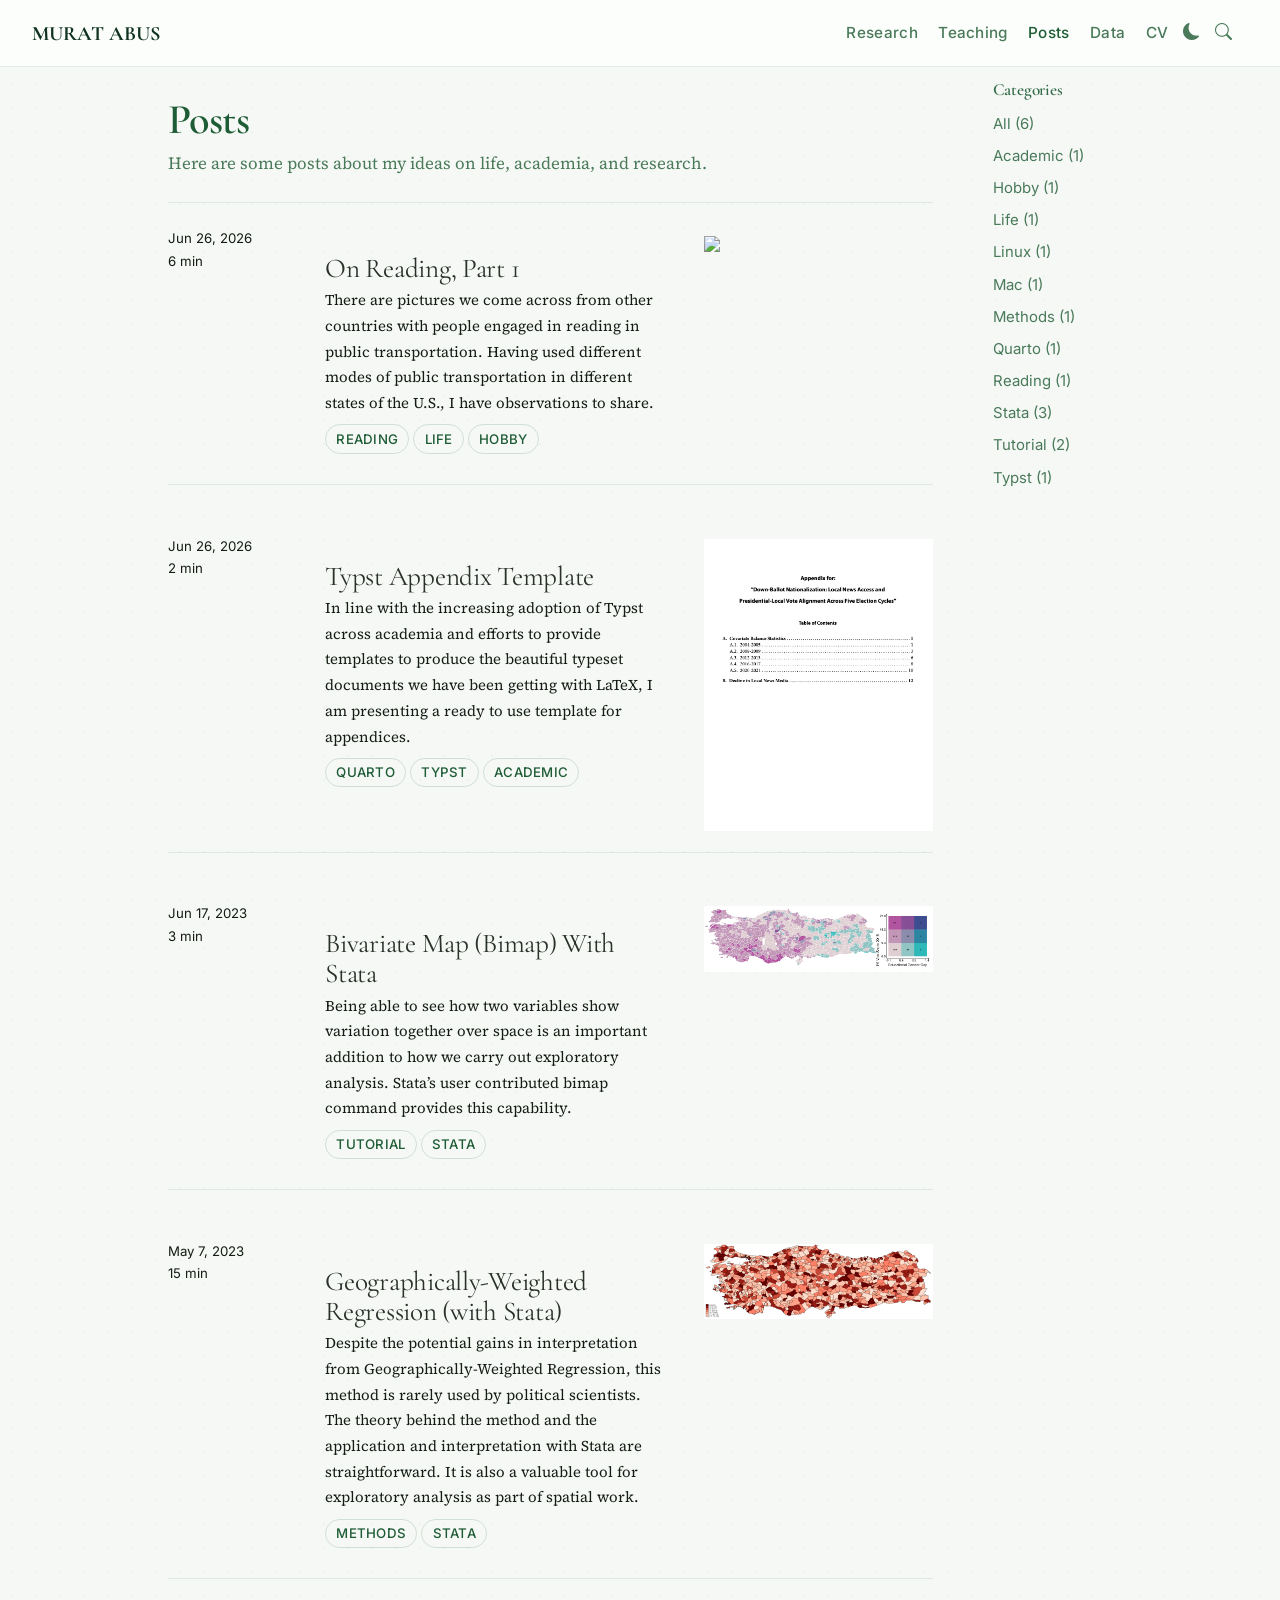
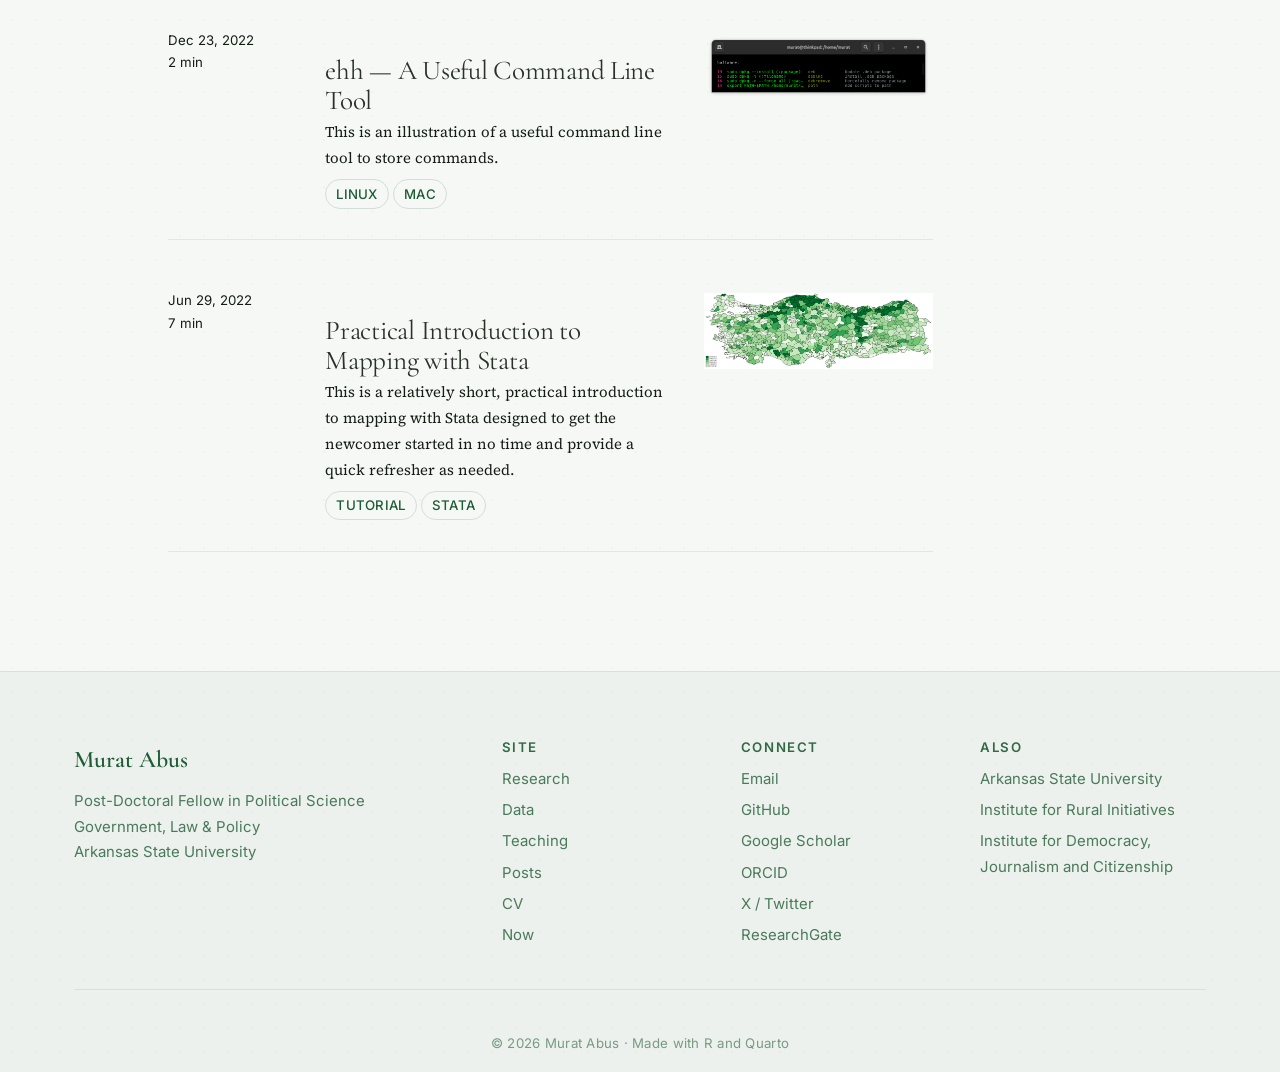
==== docs/posts/index.html @ faac6874 "Initial commit of Quarto website" ====
<!DOCTYPE html>
<html xmlns="http://www.w3.org/1999/xhtml" lang="en" xml:lang="en"><head>

<meta charset="utf-8">
<meta name="generator" content="quarto-1.9.37">

<meta name="viewport" content="width=device-width, initial-scale=1.0, user-scalable=yes">


<title>Posts – Murat Abus</title>
<style>
/* Default styles provided by pandoc.
** See https://pandoc.org/MANUAL.html#variables-for-html for config info.
*/
code{white-space: pre-wrap;}
span.smallcaps{font-variant: small-caps;}
div.columns{display: flex; gap: min(4vw, 1.5em);}
div.column{flex: auto; overflow-x: auto;}
div.hanging-indent{margin-left: 1.5em; text-indent: -1.5em;}
ul.task-list{list-style: none;}
ul.task-list li input[type="checkbox"] {
  width: 0.8em;
  margin: 0 0.8em 0.2em -1em; /* quarto-specific, see https://github.com/quarto-dev/quarto-cli/issues/4556 */ 
  vertical-align: middle;
}
</style>


<script src="../site_libs/quarto-nav/quarto-nav.js"></script>
<script src="../site_libs/clipboard/clipboard.min.js"></script>
<script src="../site_libs/quarto-search/autocomplete.umd.js"></script>
<script src="../site_libs/quarto-search/fuse.min.js"></script>
<script src="../site_libs/quarto-search/quarto-search.js"></script>
<meta name="quarto:offset" content="../">
<link href="../favicon.ico" rel="icon">
<script src="../site_libs/quarto-listing/list.min.js"></script>
<script src="../site_libs/quarto-listing/quarto-listing.js"></script>
<script src="../site_libs/quarto-html/quarto.js" type="module"></script>
<script src="../site_libs/quarto-html/tabsets/tabsets.js" type="module"></script>
<script src="../site_libs/quarto-html/popper.min.js"></script>
<script src="../site_libs/quarto-html/tippy.umd.min.js"></script>
<script src="../site_libs/quarto-html/anchor.min.js"></script>
<link href="../site_libs/quarto-html/tippy.css" rel="stylesheet">
<link href="../site_libs/quarto-html/quarto-syntax-highlighting-7f8f88aac4f3542376d5c11b86a4c14d.css" rel="stylesheet" class="quarto-color-scheme" id="quarto-text-highlighting-styles">
<link href="../site_libs/quarto-html/quarto-syntax-highlighting-dark-d0ae9245876894da5ac7e18953ecc5cc.css" rel="stylesheet" class="quarto-color-scheme quarto-color-alternate" id="quarto-text-highlighting-styles">
<link href="../site_libs/quarto-html/quarto-syntax-highlighting-7f8f88aac4f3542376d5c11b86a4c14d.css" rel="stylesheet" class="quarto-color-scheme-extra" id="quarto-text-highlighting-styles">
<script src="../site_libs/bootstrap/bootstrap.min.js"></script>
<link href="../site_libs/bootstrap/bootstrap-icons.css" rel="stylesheet">
<link href="../site_libs/bootstrap/bootstrap-bf56ccfbb1052dca5fbc7e05cf83d6cb.min.css" rel="stylesheet" append-hash="true" class="quarto-color-scheme" id="quarto-bootstrap" data-mode="light">
<link href="../site_libs/bootstrap/bootstrap-dark-48d3fb476c6e82fcc13f1dbb125a02fe.min.css" rel="stylesheet" append-hash="true" class="quarto-color-scheme quarto-color-alternate" id="quarto-bootstrap" data-mode="dark">
<link href="../site_libs/bootstrap/bootstrap-bf56ccfbb1052dca5fbc7e05cf83d6cb.min.css" rel="stylesheet" append-hash="true" class="quarto-color-scheme-extra" id="quarto-bootstrap" data-mode="light">
<script id="quarto-search-options" type="application/json">{
  "location": "navbar",
  "copy-button": false,
  "collapse-after": 3,
  "panel-placement": "end",
  "type": "overlay",
  "limit": 50,
  "keyboard-shortcut": [
    "f",
    "/",
    "s"
  ],
  "language": {
    "search-no-results-text": "No results",
    "search-matching-documents-text": "matching documents",
    "search-copy-link-title": "Copy link to search",
    "search-hide-matches-text": "Hide additional matches",
    "search-more-match-text": "more match in this document",
    "search-more-matches-text": "more matches in this document",
    "search-clear-button-title": "Clear",
    "search-text-placeholder": "",
    "search-detached-cancel-button-title": "Cancel",
    "search-submit-button-title": "Submit",
    "search-label": "Search"
  }
}</script>
<script>

  window.document.addEventListener("DOMContentLoaded", function (_event) {
    const listingTargetEl = window.document.querySelector('#listing-listing .list');
    if (!listingTargetEl) {
      // No listing discovered, do not attach.
      return; 
    }

    const options = {
      valueNames: ['listing-date','listing-title','listing-subtitle','listing-categories','listing-image','listing-reading-time',{ data: ['index'] },{ data: ['categories'] },{ data: ['listing-date-sort'] },{ data: ['listing-file-modified-sort'] }],
      
      searchColumns: ["listing-date","listing-title","listing-author","listing-subtitle","listing-image","listing-description","listing-categories"],
    };

    window['quarto-listings'] = window['quarto-listings'] || {};
    window['quarto-listings']['listing-listing'] = new List('listing-listing', options);

    if (window['quarto-listing-loaded']) {
      window['quarto-listing-loaded']();
    }
  });

  window.addEventListener('hashchange',() => {
    if (window['quarto-listing-loaded']) {
      window['quarto-listing-loaded']();
    }
  })
  </script>
<style>html{ scroll-behavior: smooth; }</style>

  <script src="https://cdnjs.cloudflare.com/polyfill/v3/polyfill.min.js?features=es6"></script>
  <script defer="" src="https://cdn.jsdelivr.net/npm/mathjax@3/es5/tex-chtml-full.js" type="text/javascript"></script>

<script type="text/javascript">
const typesetMath = (el) => {
  if (window.MathJax) {
    // MathJax Typeset
    window.MathJax.typeset([el]);
  } else if (window.katex) {
    // KaTeX Render
    var mathElements = el.getElementsByClassName("math");
    var macros = [];
    for (var i = 0; i < mathElements.length; i++) {
      var texText = mathElements[i].firstChild;
      if (mathElements[i].tagName == "SPAN" && texText && texText.data) {
        window.katex.render(texText.data, mathElements[i], {
          displayMode: mathElements[i].classList.contains('display'),
          throwOnError: false,
          macros: macros,
          fleqn: false
        });
      }
    }
  }
}
window.Quarto = {
  typesetMath
};
</script>

</head>

<body class="nav-fixed quarto-light"><script id="quarto-html-before-body" type="application/javascript">
    const toggleBodyColorMode = (bsSheetEl) => {
      const mode = bsSheetEl.getAttribute("data-mode");
      const bodyEl = window.document.querySelector("body");
      if (mode === "dark") {
        bodyEl.classList.add("quarto-dark");
        bodyEl.classList.remove("quarto-light");
      } else {
        bodyEl.classList.add("quarto-light");
        bodyEl.classList.remove("quarto-dark");
      }
    }
    const toggleBodyColorPrimary = () => {
      const bsSheetEl = window.document.querySelector("link#quarto-bootstrap:not([rel=disabled-stylesheet])");
      if (bsSheetEl) {
        toggleBodyColorMode(bsSheetEl);
      }
    }
    const setColorSchemeToggle = (alternate) => {
      const toggles = window.document.querySelectorAll('.quarto-color-scheme-toggle');
      for (let i=0; i < toggles.length; i++) {
        const toggle = toggles[i];
        if (toggle) {
          if (alternate) {
            toggle.classList.add("alternate");
          } else {
            toggle.classList.remove("alternate");
          }
        }
      }
    };
    const toggleColorMode = (alternate) => {
      // Switch the stylesheets
      const primaryStylesheets = window.document.querySelectorAll('link.quarto-color-scheme:not(.quarto-color-alternate)');
      const alternateStylesheets = window.document.querySelectorAll('link.quarto-color-scheme.quarto-color-alternate');
      manageTransitions('#quarto-margin-sidebar .nav-link', false);
      if (alternate) {
        // note: dark is layered on light, we don't disable primary!
        enableStylesheet(alternateStylesheets);
        for (const sheetNode of alternateStylesheets) {
          if (sheetNode.id === "quarto-bootstrap") {
            toggleBodyColorMode(sheetNode);
          }
        }
      } else {
        disableStylesheet(alternateStylesheets);
        enableStylesheet(primaryStylesheets)
        toggleBodyColorPrimary();
      }
      manageTransitions('#quarto-margin-sidebar .nav-link', true);
      // Switch the toggles
      setColorSchemeToggle(alternate)
      // Hack to workaround the fact that safari doesn't
      // properly recolor the scrollbar when toggling (#1455)
      if (navigator.userAgent.indexOf('Safari') > 0 && navigator.userAgent.indexOf('Chrome') == -1) {
        manageTransitions("body", false);
        window.scrollTo(0, 1);
        setTimeout(() => {
          window.scrollTo(0, 0);
          manageTransitions("body", true);
        }, 40);
      }
    }
    const disableStylesheet = (stylesheets) => {
      for (let i=0; i < stylesheets.length; i++) {
        const stylesheet = stylesheets[i];
        stylesheet.rel = 'disabled-stylesheet';
      }
    }
    const enableStylesheet = (stylesheets) => {
      for (let i=0; i < stylesheets.length; i++) {
        const stylesheet = stylesheets[i];
        if(stylesheet.rel !== 'stylesheet') { // for Chrome, which will still FOUC without this check
          stylesheet.rel = 'stylesheet';
        }
      }
    }
    const manageTransitions = (selector, allowTransitions) => {
      const els = window.document.querySelectorAll(selector);
      for (let i=0; i < els.length; i++) {
        const el = els[i];
        if (allowTransitions) {
          el.classList.remove('notransition');
        } else {
          el.classList.add('notransition');
        }
      }
    }
    const isFileUrl = () => {
      return window.location.protocol === 'file:';
    }
    const hasAlternateSentinel = () => {
      let styleSentinel = getColorSchemeSentinel();
      if (styleSentinel !== null) {
        return styleSentinel === "alternate";
      } else {
        return false;
      }
    }
    const setStyleSentinel = (alternate) => {
      const value = alternate ? "alternate" : "default";
      if (!isFileUrl()) {
        window.localStorage.setItem("quarto-color-scheme", value);
      } else {
        localAlternateSentinel = value;
      }
    }
    const getColorSchemeSentinel = () => {
      if (!isFileUrl()) {
        const storageValue = window.localStorage.getItem("quarto-color-scheme");
        return storageValue != null ? storageValue : localAlternateSentinel;
      } else {
        return localAlternateSentinel;
      }
    }
    const toggleGiscusIfUsed = (isAlternate, darkModeDefault) => {
      const baseTheme = document.querySelector('#giscus-base-theme')?.value ?? 'light';
      const alternateTheme = document.querySelector('#giscus-alt-theme')?.value ?? 'dark';
      let newTheme = '';
      if(authorPrefersDark) {
        newTheme = isAlternate ? baseTheme : alternateTheme;
      } else {
        newTheme = isAlternate ? alternateTheme : baseTheme;
      }
      const changeGiscusTheme = () => {
        // From: https://github.com/giscus/giscus/issues/336
        const sendMessage = (message) => {
          const iframe = document.querySelector('iframe.giscus-frame');
          if (!iframe) return;
          iframe.contentWindow.postMessage({ giscus: message }, 'https://giscus.app');
        }
        sendMessage({
          setConfig: {
            theme: newTheme
          }
        });
      }
      const isGiscussLoaded = window.document.querySelector('iframe.giscus-frame') !== null;
      if (isGiscussLoaded) {
        changeGiscusTheme();
      }
    };
    const authorPrefersDark = false;
    const darkModeDefault = authorPrefersDark;
      document.querySelector('link#quarto-text-highlighting-styles.quarto-color-scheme-extra').rel = 'disabled-stylesheet';
      document.querySelector('link#quarto-bootstrap.quarto-color-scheme-extra').rel = 'disabled-stylesheet';
    let localAlternateSentinel = darkModeDefault ? 'alternate' : 'default';
    // Dark / light mode switch
    window.quartoToggleColorScheme = () => {
      // Read the current dark / light value
      let toAlternate = !hasAlternateSentinel();
      toggleColorMode(toAlternate);
      setStyleSentinel(toAlternate);
      toggleGiscusIfUsed(toAlternate, darkModeDefault);
      window.dispatchEvent(new Event('resize'));
    };
    // Switch to dark mode if need be
    if (hasAlternateSentinel()) {
      toggleColorMode(true);
    } else {
      toggleColorMode(false);
    }
  </script>

<div id="quarto-search-results"></div>
  <header id="quarto-header" class="headroom fixed-top">
    <nav class="navbar navbar-expand-lg " data-bs-theme="dark">
      <div class="navbar-container container-fluid">
      <div class="navbar-brand-container mx-auto">
    <a class="navbar-brand" href="../index.html">
    <span class="navbar-title">Murat Abus</span>
    </a>
  </div>
            <div id="quarto-search" class="" title="Search"></div>
          <button class="navbar-toggler" type="button" data-bs-toggle="collapse" data-bs-target="#navbarCollapse" aria-controls="navbarCollapse" role="menu" aria-expanded="false" aria-label="Toggle navigation" onclick="if (window.quartoToggleHeadroom) { window.quartoToggleHeadroom(); }">
  <span class="navbar-toggler-icon"></span>
</button>
          <div class="collapse navbar-collapse" id="navbarCollapse">
            <ul class="navbar-nav navbar-nav-scroll ms-auto">
  <li class="nav-item">
    <a class="nav-link" href="../research.html"> 
<span class="menu-text">Research</span></a>
  </li>  
  <li class="nav-item">
    <a class="nav-link" href="../teaching.html"> 
<span class="menu-text">Teaching</span></a>
  </li>  
  <li class="nav-item">
    <a class="nav-link active" href="../posts/index.html" aria-current="page"> 
<span class="menu-text">Posts</span></a>
  </li>  
  <li class="nav-item">
    <a class="nav-link" href="../data.html"> 
<span class="menu-text">Data</span></a>
  </li>  
  <li class="nav-item">
    <a class="nav-link" href="../uploads/cv-abus.pdf"> 
<span class="menu-text">CV</span></a>
  </li>  
</ul>
          </div> <!-- /navcollapse -->
            <div class="quarto-navbar-tools">
  <a href="" class="quarto-color-scheme-toggle quarto-navigation-tool  px-1" onclick="window.quartoToggleColorScheme(); return false;" title="Toggle dark mode"><i class="bi"></i></a>
</div>
      </div> <!-- /container-fluid -->
    </nav>
</header>
<!-- content -->
<div id="quarto-content" class="quarto-container page-columns page-rows-contents page-layout-article page-navbar">
<!-- sidebar -->
<!-- margin-sidebar -->
    <div id="quarto-margin-sidebar" class="sidebar margin-sidebar">
    <h5 class="quarto-listing-category-title">Categories</h5><div class="quarto-listing-category category-default"><div class="category" data-category="">All <span class="quarto-category-count">(6)</span></div><div class="category" data-category="QWNhZGVtaWM=">Academic <span class="quarto-category-count">(1)</span></div><div class="category" data-category="SG9iYnk=">Hobby <span class="quarto-category-count">(1)</span></div><div class="category" data-category="TGlmZQ==">Life <span class="quarto-category-count">(1)</span></div><div class="category" data-category="TGludXg=">Linux <span class="quarto-category-count">(1)</span></div><div class="category" data-category="TWFj">Mac <span class="quarto-category-count">(1)</span></div><div class="category" data-category="TWV0aG9kcw==">Methods <span class="quarto-category-count">(1)</span></div><div class="category" data-category="UXVhcnRv">Quarto <span class="quarto-category-count">(1)</span></div><div class="category" data-category="UmVhZGluZw==">Reading <span class="quarto-category-count">(1)</span></div><div class="category" data-category="U3RhdGE=">Stata <span class="quarto-category-count">(3)</span></div><div class="category" data-category="VHV0b3JpYWw=">Tutorial <span class="quarto-category-count">(2)</span></div><div class="category" data-category="VHlwc3Q=">Typst <span class="quarto-category-count">(1)</span></div></div></div>
<!-- main -->
<main class="content" id="quarto-document-content">


<header id="title-block-header" class="quarto-title-block default">
<div class="quarto-title">
<h1 class="title">Posts</h1>
<p class="subtitle lead">Here are some posts about my ideas on life, academia, and research.</p>
</div>



<div class="quarto-title-meta">

    
  
    
  </div>
  


</header>






<div class="quarto-listing quarto-listing-container-default" id="listing-listing">
<div class="list quarto-listing-default">
<div class="quarto-post image-right" data-index="0" data-categories="UmVhZGluZyUyQ0xpZmUlMkNIb2JieQ==" data-listing-date-sort="1782446400000" data-listing-file-modified-sort="1782406490453" data-listing-date-modified-sort="NaN" data-listing-reading-time-sort="6" data-listing-word-count-sort="1038">
<div class="thumbnail"><a href="../posts/On Reading Part 1/index.html" class="no-external">

<img loading="lazy" src="../posts/On Reading Part 1/featured.png" class="thumbnail-image">

</a></div>
<div class="body">
<h3 class="no-anchor listing-title">
<a href="../posts/On Reading Part 1/index.html" class="no-external">On Reading, Part 1</a>
</h3>
<div class="listing-subtitle">
<a href="../posts/On Reading Part 1/index.html" class="no-external">There are pictures we come across from other countries with people engaged in reading in public transportation. Having used different modes of public transportation in different states of the U.S., I have observations to share.</a>
</div>
<div class="listing-categories">

<div class="listing-category" onclick="window.quartoListingCategory('UmVhZGluZw=='); return false;">Reading</div>

<div class="listing-category" onclick="window.quartoListingCategory('TGlmZQ=='); return false;">Life</div>

<div class="listing-category" onclick="window.quartoListingCategory('SG9iYnk='); return false;">Hobby</div>

</div>
</div>
<div class="metadata">
<a href="../posts/On Reading Part 1/index.html" class="no-external">
<div class="listing-date">
Jun 26, 2026
</div>
<div class="listing-reading-time">6 min</div>
</a>
</div>
</div>
<div class="quarto-post image-right" data-index="1" data-categories="UXVhcnRvJTJDVHlwc3QlMkNBY2FkZW1pYw==" data-listing-date-sort="1782446400000" data-listing-file-modified-sort="1782407729397" data-listing-date-modified-sort="NaN" data-listing-reading-time-sort="2" data-listing-word-count-sort="223">
<div class="thumbnail"><a href="../posts/Typst Appendix Template/index.html" class="no-external">

<img loading="lazy" src="../posts/Typst Appendix Template/featured.png" class="thumbnail-image">

</a></div>
<div class="body">
<h3 class="no-anchor listing-title">
<a href="../posts/Typst Appendix Template/index.html" class="no-external">Typst Appendix Template</a>
</h3>
<div class="listing-subtitle">
<a href="../posts/Typst Appendix Template/index.html" class="no-external">In line with the increasing adoption of Typst across academia and efforts to provide templates to produce the beautiful typeset documents we have been getting with LaTeX, I am presenting a ready to use template for appendices.</a>
</div>
<div class="listing-categories">

<div class="listing-category" onclick="window.quartoListingCategory('UXVhcnRv'); return false;">Quarto</div>

<div class="listing-category" onclick="window.quartoListingCategory('VHlwc3Q='); return false;">Typst</div>

<div class="listing-category" onclick="window.quartoListingCategory('QWNhZGVtaWM='); return false;">Academic</div>

</div>
</div>
<div class="metadata">
<a href="../posts/Typst Appendix Template/index.html" class="no-external">
<div class="listing-date">
Jun 26, 2026
</div>
<div class="listing-reading-time">2 min</div>
</a>
</div>
</div>
<div class="quarto-post image-right" data-index="2" data-categories="VHV0b3JpYWwlMkNTdGF0YQ==" data-listing-date-sort="1686974400000" data-listing-file-modified-sort="1779760423096" data-listing-date-modified-sort="NaN" data-listing-reading-time-sort="3" data-listing-word-count-sort="563">
<div class="thumbnail"><a href="../posts/2023-06-17-bivariate-map-bimap-with-stata/index.html" class="no-external">

<img loading="lazy" src="../posts/2023-06-17-bivariate-map-bimap-with-stata/featured.png" class="thumbnail-image">

</a></div>
<div class="body">
<h3 class="no-anchor listing-title">
<a href="../posts/2023-06-17-bivariate-map-bimap-with-stata/index.html" class="no-external">Bivariate Map (Bimap) With Stata</a>
</h3>
<div class="listing-subtitle">
<a href="../posts/2023-06-17-bivariate-map-bimap-with-stata/index.html" class="no-external">Being able to see how two variables show variation together over space is an important addition to how we carry out exploratory analysis. Stata’s user contributed bimap command provides this capability.</a>
</div>
<div class="listing-categories">

<div class="listing-category" onclick="window.quartoListingCategory('VHV0b3JpYWw='); return false;">Tutorial</div>

<div class="listing-category" onclick="window.quartoListingCategory('U3RhdGE='); return false;">Stata</div>

</div>
</div>
<div class="metadata">
<a href="../posts/2023-06-17-bivariate-map-bimap-with-stata/index.html" class="no-external">
<div class="listing-date">
Jun 17, 2023
</div>
<div class="listing-reading-time">3 min</div>
</a>
</div>
</div>
<div class="quarto-post image-right" data-index="3" data-categories="TWV0aG9kcyUyQ1N0YXRh" data-listing-date-sort="1683432000000" data-listing-file-modified-sort="1779760439093" data-listing-date-modified-sort="NaN" data-listing-reading-time-sort="15" data-listing-word-count-sort="2805">
<div class="thumbnail"><a href="../posts/2023-05-07-geographically-weighted-regression/index.html" class="no-external">

<img loading="lazy" src="../posts/2023-05-07-geographically-weighted-regression/featured.png" class="thumbnail-image">

</a></div>
<div class="body">
<h3 class="no-anchor listing-title">
<a href="../posts/2023-05-07-geographically-weighted-regression/index.html" class="no-external">Geographically-Weighted Regression (with Stata)</a>
</h3>
<div class="listing-subtitle">
<a href="../posts/2023-05-07-geographically-weighted-regression/index.html" class="no-external">Despite the potential gains in interpretation from Geographically-Weighted Regression, this method is rarely used by political scientists. The theory behind the method and the application and interpretation with Stata are straightforward. It is also a valuable tool for exploratory analysis as part of spatial work.</a>
</div>
<div class="listing-categories">

<div class="listing-category" onclick="window.quartoListingCategory('TWV0aG9kcw=='); return false;">Methods</div>

<div class="listing-category" onclick="window.quartoListingCategory('U3RhdGE='); return false;">Stata</div>

</div>
</div>
<div class="metadata">
<a href="../posts/2023-05-07-geographically-weighted-regression/index.html" class="no-external">
<div class="listing-date">
May 7, 2023
</div>
<div class="listing-reading-time">15 min</div>
</a>
</div>
</div>
<div class="quarto-post image-right" data-index="4" data-categories="TGludXglMkNNYWM=" data-listing-date-sort="1671771600000" data-listing-file-modified-sort="1779482404086" data-listing-date-modified-sort="NaN" data-listing-reading-time-sort="2" data-listing-word-count-sort="228">
<div class="thumbnail"><a href="../posts/2022-12-23-ehh-command-line-tool/index.html" class="no-external">

<img loading="lazy" src="../posts/2022-12-23-ehh-command-line-tool/featured.png" class="thumbnail-image">

</a></div>
<div class="body">
<h3 class="no-anchor listing-title">
<a href="../posts/2022-12-23-ehh-command-line-tool/index.html" class="no-external">ehh — A Useful Command Line Tool</a>
</h3>
<div class="listing-subtitle">
<a href="../posts/2022-12-23-ehh-command-line-tool/index.html" class="no-external">This is an illustration of a useful command line tool to store commands.</a>
</div>
<div class="listing-categories">

<div class="listing-category" onclick="window.quartoListingCategory('TGludXg='); return false;">Linux</div>

<div class="listing-category" onclick="window.quartoListingCategory('TWFj'); return false;">Mac</div>

</div>
</div>
<div class="metadata">
<a href="../posts/2022-12-23-ehh-command-line-tool/index.html" class="no-external">
<div class="listing-date">
Dec 23, 2022
</div>
<div class="listing-reading-time">2 min</div>
</a>
</div>
</div>
<div class="quarto-post image-right" data-index="5" data-categories="VHV0b3JpYWwlMkNTdGF0YQ==" data-listing-date-sort="1656475200000" data-listing-file-modified-sort="1779760457439" data-listing-date-modified-sort="NaN" data-listing-reading-time-sort="7" data-listing-word-count-sort="1304">
<div class="thumbnail"><a href="../posts/2022-06-24-practical-introduction-to-mapping-with-stata/index.html" class="no-external">

<img loading="lazy" src="../posts/2022-06-24-practical-introduction-to-mapping-with-stata/featured.png" class="thumbnail-image">

</a></div>
<div class="body">
<h3 class="no-anchor listing-title">
<a href="../posts/2022-06-24-practical-introduction-to-mapping-with-stata/index.html" class="no-external">Practical Introduction to Mapping with Stata</a>
</h3>
<div class="listing-subtitle">
<a href="../posts/2022-06-24-practical-introduction-to-mapping-with-stata/index.html" class="no-external">This is a relatively short, practical introduction to mapping with Stata designed to get the newcomer started in no time and provide a quick refresher as needed.</a>
</div>
<div class="listing-categories">

<div class="listing-category" onclick="window.quartoListingCategory('VHV0b3JpYWw='); return false;">Tutorial</div>

<div class="listing-category" onclick="window.quartoListingCategory('U3RhdGE='); return false;">Stata</div>

</div>
</div>
<div class="metadata">
<a href="../posts/2022-06-24-practical-introduction-to-mapping-with-stata/index.html" class="no-external">
<div class="listing-date">
Jun 29, 2022
</div>
<div class="listing-reading-time">7 min</div>
</a>
</div>
</div>
</div>
<div class="listing-no-matching d-none">No matching items</div>
</div></main> <!-- /main -->
<script>
(function() {
  // Quarto renders <i class="bi"></i> for the toggle with no icon class.
  // We add bi-moon-fill (light mode) or bi-sun-fill (dark mode).
  function setToggleIcon() {
    var icon = document.querySelector('.quarto-color-scheme-toggle i.bi');
    if (!icon) return;
    var isDark = document.documentElement.classList.contains('quarto-dark') ||
                 document.body.classList.contains('quarto-dark') ||
                 document.documentElement.getAttribute('data-bs-theme') === 'dark';
    icon.className = isDark ? 'bi bi-sun-fill' : 'bi bi-moon-fill';
  }

  // Run on load
  document.addEventListener('DOMContentLoaded', setToggleIcon);

  // Run after toggle click
  document.addEventListener('click', function(e) {
    if (e.target.closest('.quarto-color-scheme-toggle')) {
      setTimeout(setToggleIcon, 50);
    }
  });
})();
</script>
<script>
(function() {
  function fixNavbarFont() {
    var navbars = document.querySelectorAll('.navbar');
    for (var i = 0; i < navbars.length; i++) {
      navbars[i].style.setProperty('font-size', '1.125rem', 'important');
    }
  }
  fixNavbarFont();
  window.addEventListener('load', fixNavbarFont);
  document.addEventListener('click', function(e) {
    if (e.target.closest('.quarto-color-scheme-toggle')) {
      setTimeout(fixNavbarFont, 100);
    }
  });
})();
</script>
<script id="quarto-html-after-body" type="application/javascript">
  window.document.addEventListener("DOMContentLoaded", function (event) {
    // Ensure there is a toggle, if there isn't float one in the top right
    if (window.document.querySelector('.quarto-color-scheme-toggle') === null) {
      const a = window.document.createElement('a');
      a.classList.add('top-right');
      a.classList.add('quarto-color-scheme-toggle');
      a.href = "";
      a.onclick = function() { try { window.quartoToggleColorScheme(); } catch {} return false; };
      const i = window.document.createElement("i");
      i.classList.add('bi');
      a.appendChild(i);
      window.document.body.appendChild(a);
    }
    setColorSchemeToggle(hasAlternateSentinel())
    const icon = "";
    const anchorJS = new window.AnchorJS();
    anchorJS.options = {
      placement: 'right',
      icon: icon
    };
    anchorJS.add('.anchored');
    const isCodeAnnotation = (el) => {
      for (const clz of el.classList) {
        if (clz.startsWith('code-annotation-')) {                     
          return true;
        }
      }
      return false;
    }
    const onCopySuccess = function(e) {
      // button target
      const button = e.trigger;
      // don't keep focus
      button.blur();
      // flash "checked"
      button.classList.add('code-copy-button-checked');
      var currentTitle = button.getAttribute("title");
      button.setAttribute("title", "Copied!");
      let tooltip;
      if (window.bootstrap) {
        button.setAttribute("data-bs-toggle", "tooltip");
        button.setAttribute("data-bs-placement", "left");
        button.setAttribute("data-bs-title", "Copied!");
        tooltip = new bootstrap.Tooltip(button, 
          { trigger: "manual", 
            customClass: "code-copy-button-tooltip",
            offset: [0, -8]});
        tooltip.show();    
      }
      setTimeout(function() {
        if (tooltip) {
          tooltip.hide();
          button.removeAttribute("data-bs-title");
          button.removeAttribute("data-bs-toggle");
          button.removeAttribute("data-bs-placement");
        }
        button.setAttribute("title", currentTitle);
        button.classList.remove('code-copy-button-checked');
      }, 1000);
      // clear code selection
      e.clearSelection();
    }
    const getTextToCopy = function(trigger) {
      const outerScaffold = trigger.parentElement.cloneNode(true);
      const codeEl = outerScaffold.querySelector('code');
      for (const childEl of codeEl.children) {
        if (isCodeAnnotation(childEl)) {
          childEl.remove();
        }
      }
      return codeEl.innerText;
    }
    const clipboard = new window.ClipboardJS('.code-copy-button:not([data-in-quarto-modal])', {
      text: getTextToCopy
    });
    clipboard.on('success', onCopySuccess);
    if (window.document.getElementById('quarto-embedded-source-code-modal')) {
      const clipboardModal = new window.ClipboardJS('.code-copy-button[data-in-quarto-modal]', {
        text: getTextToCopy,
        container: window.document.getElementById('quarto-embedded-source-code-modal')
      });
      clipboardModal.on('success', onCopySuccess);
    }
      var localhostRegex = new RegExp(/^(?:http|https):\/\/localhost\:?[0-9]*\//);
      var mailtoRegex = new RegExp(/^mailto:/);
        var filterRegex = new RegExp("https:\/\/muratabus\.com");
      var isInternal = (href) => {
          return filterRegex.test(href) || localhostRegex.test(href) || mailtoRegex.test(href);
      }
      // Inspect non-navigation links and adorn them if external
     var links = window.document.querySelectorAll('a[href]:not(.nav-link):not(.navbar-brand):not(.toc-action):not(.sidebar-link):not(.sidebar-item-toggle):not(.pagination-link):not(.no-external):not([aria-hidden]):not(.dropdown-item):not(.quarto-navigation-tool):not(.about-link)');
      for (var i=0; i<links.length; i++) {
        const link = links[i];
        if (!isInternal(link.href)) {
          // undo the damage that might have been done by quarto-nav.js in the case of
          // links that we want to consider external
          if (link.dataset.originalHref !== undefined) {
            link.href = link.dataset.originalHref;
          }
        }
      }
    function tippyHover(el, contentFn, onTriggerFn, onUntriggerFn) {
      const config = {
        allowHTML: true,
        maxWidth: 500,
        delay: 100,
        arrow: false,
        appendTo: function(el) {
            return el.parentElement;
        },
        interactive: true,
        interactiveBorder: 10,
        theme: 'quarto',
        placement: 'bottom-start',
      };
      if (contentFn) {
        config.content = contentFn;
      }
      if (onTriggerFn) {
        config.onTrigger = onTriggerFn;
      }
      if (onUntriggerFn) {
        config.onUntrigger = onUntriggerFn;
      }
      window.tippy(el, config); 
    }
    const noterefs = window.document.querySelectorAll('a[role="doc-noteref"]');
    for (var i=0; i<noterefs.length; i++) {
      const ref = noterefs[i];
      tippyHover(ref, function() {
        // use id or data attribute instead here
        let href = ref.getAttribute('data-footnote-href') || ref.getAttribute('href');
        try { href = new URL(href).hash; } catch {}
        const id = href.replace(/^#\/?/, "");
        const note = window.document.getElementById(id);
        if (note) {
          return note.innerHTML;
        } else {
          return "";
        }
      });
    }
    const xrefs = window.document.querySelectorAll('a.quarto-xref');
    const processXRef = (id, note) => {
      // Strip column container classes
      const stripColumnClz = (el) => {
        el.classList.remove("page-full", "page-columns");
        if (el.children) {
          for (const child of el.children) {
            stripColumnClz(child);
          }
        }
      }
      stripColumnClz(note)
      if (id === null || id.startsWith('sec-')) {
        // Special case sections, only their first couple elements
        const container = document.createElement("div");
        if (note.children && note.children.length > 2) {
          container.appendChild(note.children[0].cloneNode(true));
          for (let i = 1; i < note.children.length; i++) {
            const child = note.children[i];
            if (child.tagName === "P" && child.innerText === "") {
              continue;
            } else {
              container.appendChild(child.cloneNode(true));
              break;
            }
          }
          if (window.Quarto?.typesetMath) {
            window.Quarto.typesetMath(container);
          }
          return container.innerHTML
        } else {
          if (window.Quarto?.typesetMath) {
            window.Quarto.typesetMath(note);
          }
          return note.innerHTML;
        }
      } else {
        // Remove any anchor links if they are present
        const anchorLink = note.querySelector('a.anchorjs-link');
        if (anchorLink) {
          anchorLink.remove();
        }
        if (window.Quarto?.typesetMath) {
          window.Quarto.typesetMath(note);
        }
        if (note.classList.contains("callout")) {
          return note.outerHTML;
        } else {
          return note.innerHTML;
        }
      }
    }
    for (var i=0; i<xrefs.length; i++) {
      const xref = xrefs[i];
      tippyHover(xref, undefined, function(instance) {
        instance.disable();
        let url = xref.getAttribute('href');
        let hash = undefined; 
        if (url.startsWith('#')) {
          hash = url;
        } else {
          try { hash = new URL(url).hash; } catch {}
        }
        if (hash) {
          const id = hash.replace(/^#\/?/, "");
          const note = window.document.getElementById(id);
          if (note !== null) {
            try {
              const html = processXRef(id, note.cloneNode(true));
              instance.setContent(html);
            } finally {
              instance.enable();
              instance.show();
            }
          } else {
            // See if we can fetch this
            fetch(url.split('#')[0])
            .then(res => res.text())
            .then(html => {
              const parser = new DOMParser();
              const htmlDoc = parser.parseFromString(html, "text/html");
              const note = htmlDoc.getElementById(id);
              if (note !== null) {
                const html = processXRef(id, note);
                instance.setContent(html);
              } 
            }).finally(() => {
              instance.enable();
              instance.show();
            });
          }
        } else {
          // See if we can fetch a full url (with no hash to target)
          // This is a special case and we should probably do some content thinning / targeting
          fetch(url)
          .then(res => res.text())
          .then(html => {
            const parser = new DOMParser();
            const htmlDoc = parser.parseFromString(html, "text/html");
            const note = htmlDoc.querySelector('main.content');
            if (note !== null) {
              // This should only happen for chapter cross references
              // (since there is no id in the URL)
              // remove the first header
              if (note.children.length > 0 && note.children[0].tagName === "HEADER") {
                note.children[0].remove();
              }
              const html = processXRef(null, note);
              instance.setContent(html);
            } 
          }).finally(() => {
            instance.enable();
            instance.show();
          });
        }
      }, function(instance) {
      });
    }
        let selectedAnnoteEl;
        const selectorForAnnotation = ( cell, annotation) => {
          let cellAttr = 'data-code-cell="' + cell + '"';
          let lineAttr = 'data-code-annotation="' +  annotation + '"';
          const selector = 'span[' + cellAttr + '][' + lineAttr + ']';
          return selector;
        }
        const selectCodeLines = (annoteEl) => {
          const doc = window.document;
          const targetCell = annoteEl.getAttribute("data-target-cell");
          const targetAnnotation = annoteEl.getAttribute("data-target-annotation");
          const annoteSpan = window.document.querySelector(selectorForAnnotation(targetCell, targetAnnotation));
          const lines = annoteSpan.getAttribute("data-code-lines").split(",");
          const lineIds = lines.map((line) => {
            return targetCell + "-" + line;
          })
          let top = null;
          let height = null;
          let parent = null;
          if (lineIds.length > 0) {
              //compute the position of the single el (top and bottom and make a div)
              const el = window.document.getElementById(lineIds[0]);
              top = el.offsetTop;
              height = el.offsetHeight;
              parent = el.parentElement.parentElement;
            if (lineIds.length > 1) {
              const lastEl = window.document.getElementById(lineIds[lineIds.length - 1]);
              const bottom = lastEl.offsetTop + lastEl.offsetHeight;
              height = bottom - top;
            }
            if (top !== null && height !== null && parent !== null) {
              // cook up a div (if necessary) and position it 
              let div = window.document.getElementById("code-annotation-line-highlight");
              if (div === null) {
                div = window.document.createElement("div");
                div.setAttribute("id", "code-annotation-line-highlight");
                div.style.position = 'absolute';
                parent.appendChild(div);
              }
              div.style.top = top - 2 + "px";
              div.style.height = height + 4 + "px";
              div.style.left = 0;
              let gutterDiv = window.document.getElementById("code-annotation-line-highlight-gutter");
              if (gutterDiv === null) {
                gutterDiv = window.document.createElement("div");
                gutterDiv.setAttribute("id", "code-annotation-line-highlight-gutter");
                gutterDiv.style.position = 'absolute';
                const codeCell = window.document.getElementById(targetCell);
                const gutter = codeCell.querySelector('.code-annotation-gutter');
                gutter.appendChild(gutterDiv);
              }
              gutterDiv.style.top = top - 2 + "px";
              gutterDiv.style.height = height + 4 + "px";
            }
            selectedAnnoteEl = annoteEl;
          }
        };
        const unselectCodeLines = () => {
          const elementsIds = ["code-annotation-line-highlight", "code-annotation-line-highlight-gutter"];
          elementsIds.forEach((elId) => {
            const div = window.document.getElementById(elId);
            if (div) {
              div.remove();
            }
          });
          selectedAnnoteEl = undefined;
        };
          // Handle positioning of the toggle
      window.addEventListener(
        "resize",
        throttle(() => {
          elRect = undefined;
          if (selectedAnnoteEl) {
            selectCodeLines(selectedAnnoteEl);
          }
        }, 10)
      );
      function throttle(fn, ms) {
      let throttle = false;
      let timer;
        return (...args) => {
          if(!throttle) { // first call gets through
              fn.apply(this, args);
              throttle = true;
          } else { // all the others get throttled
              if(timer) clearTimeout(timer); // cancel #2
              timer = setTimeout(() => {
                fn.apply(this, args);
                timer = throttle = false;
              }, ms);
          }
        };
      }
        // Attach click handler to the DT
        const annoteDls = window.document.querySelectorAll('dt[data-target-cell]');
        for (const annoteDlNode of annoteDls) {
          annoteDlNode.addEventListener('click', (event) => {
            const clickedEl = event.target;
            if (clickedEl !== selectedAnnoteEl) {
              unselectCodeLines();
              const activeEl = window.document.querySelector('dt[data-target-cell].code-annotation-active');
              if (activeEl) {
                activeEl.classList.remove('code-annotation-active');
              }
              selectCodeLines(clickedEl);
              clickedEl.classList.add('code-annotation-active');
            } else {
              // Unselect the line
              unselectCodeLines();
              clickedEl.classList.remove('code-annotation-active');
            }
          });
        }
    const findCites = (el) => {
      const parentEl = el.parentElement;
      if (parentEl) {
        const cites = parentEl.dataset.cites;
        if (cites) {
          return {
            el,
            cites: cites.split(' ')
          };
        } else {
          return findCites(el.parentElement)
        }
      } else {
        return undefined;
      }
    };
    var bibliorefs = window.document.querySelectorAll('a[role="doc-biblioref"]');
    for (var i=0; i<bibliorefs.length; i++) {
      const ref = bibliorefs[i];
      const citeInfo = findCites(ref);
      if (citeInfo) {
        tippyHover(citeInfo.el, function() {
          var popup = window.document.createElement('div');
          citeInfo.cites.forEach(function(cite) {
            var citeDiv = window.document.createElement('div');
            citeDiv.classList.add('hanging-indent');
            citeDiv.classList.add('csl-entry');
            var biblioDiv = window.document.getElementById('ref-' + cite);
            if (biblioDiv) {
              citeDiv.innerHTML = biblioDiv.innerHTML;
            }
            popup.appendChild(citeDiv);
          });
          return popup.innerHTML;
        });
      }
    }
  });
  </script>
</div> <!-- /content -->
<footer class="footer">
  <div class="nav-footer">
    <div class="nav-footer-left">
<div class="site-footer">
<div class="footer-grid">
<div class="footer-col footer-col-about">
<p><strong>Murat Abus</strong> <br>Post-Doctoral Fellow in Political Science <br>Government, Law &amp; Policy <br>Arkansas State University</p>
</div>
<section id="site" class="level4 footer-col">
<h4 data-anchor-id="site">Site</h4>
<ul>
<li><a href="research.html">Research</a></li>
<li><a href="data.html">Data</a></li>
<li><a href="teaching.html">Teaching</a></li>
<li><a href="posts/index.html">Posts</a></li>
<li><a href="uploads/cv-abus.pdf">CV</a></li>
<li><a href="now.html">Now</a></li>
</ul>
</section>
<section id="connect" class="level4 footer-col">
<h4 data-anchor-id="connect">Connect</h4>
<ul>
<li><a href="mailto:muabus@syr.edu">Email</a></li>
<li><a href="https://github.com/murabus">GitHub</a></li>
<li><a href="https://scholar.google.com/citations?user=U80XvUEAAAAJ&amp;hl=en&amp;oi=ao">Google Scholar</a></li>
<li><a href="https://orcid.org/0000-0002-0153-5010">ORCID</a></li>
<li><a href="https://twitter.com/muratabus">X / Twitter</a></li>
<li><a href="https://www.researchgate.net/profile/Murat-Abus">ResearchGate</a></li>
</ul>
</section>
<section id="also" class="level4 footer-col">
<h4 data-anchor-id="also">Also</h4>
<ul>
<li><a href="https://www.astate.edu">Arkansas State University</a></li>
<li><a href="https://www.astate.edu/research/institute-for-rural-initiatives.html">Institute for Rural Initiatives</a></li>
<li><a href="https://idjc.syracuse.edu/">Institute for Democracy, Journalism and Citizenship</a></li>
</ul>
</section>
</div>
</div>
<div class="footer-bottom">
<p><span>© 2026 Murat Abus · Made with <a href="https://www.r-project.org">R</a> and <a href="https://quarto.org">Quarto</a></span></p>
</div>
</div>   
    <div class="nav-footer-center">
      &nbsp;
    </div>
    <div class="nav-footer-right">
      &nbsp;
    </div>
  </div>
</footer>




<script src="../site_libs/quarto-html/zenscroll-min.js"></script>
</body></html>
---- docs/site_libs/quarto-html/tippy.css ----
.tippy-box[data-animation=fade][data-state=hidden]{opacity:0}[data-tippy-root]{max-width:calc(100vw - 10px)}.tippy-box{position:relative;background-color:#333;color:#fff;border-radius:4px;font-size:14px;line-height:1.4;white-space:normal;outline:0;transition-property:transform,visibility,opacity}.tippy-box[data-placement^=top]>.tippy-arrow{bottom:0}.tippy-box[data-placement^=top]>.tippy-arrow:before{bottom:-7px;left:0;border-width:8px 8px 0;border-top-color:initial;transform-origin:center top}.tippy-box[data-placement^=bottom]>.tippy-arrow{top:0}.tippy-box[data-placement^=bottom]>.tippy-arrow:before{top:-7px;left:0;border-width:0 8px 8px;border-bottom-color:initial;transform-origin:center bottom}.tippy-box[data-placement^=left]>.tippy-arrow{right:0}.tippy-box[data-placement^=left]>.tippy-arrow:before{border-width:8px 0 8px 8px;border-left-color:initial;right:-7px;transform-origin:center left}.tippy-box[data-placement^=right]>.tippy-arrow{left:0}.tippy-box[data-placement^=right]>.tippy-arrow:before{left:-7px;border-width:8px 8px 8px 0;border-right-color:initial;transform-origin:center right}.tippy-box[data-inertia][data-state=visible]{transition-timing-function:cubic-bezier(.54,1.5,.38,1.11)}.tippy-arrow{width:16px;height:16px;color:#333}.tippy-arrow:before{content:"";position:absolute;border-color:transparent;border-style:solid}.tippy-content{position:relative;padding:5px 9px;z-index:1}
---- docs/site_libs/quarto-html/quarto-syntax-highlighting-7f8f88aac4f3542376d5c11b86a4c14d.css ----
/* quarto syntax highlight colors */
:root {
  --quarto-hl-ot-color: #003B4F;
  --quarto-hl-at-color: #657422;
  --quarto-hl-ss-color: #20794D;
  --quarto-hl-an-color: #5E5E5E;
  --quarto-hl-fu-color: #4758AB;
  --quarto-hl-st-color: #20794D;
  --quarto-hl-cf-color: #003B4F;
  --quarto-hl-op-color: #5E5E5E;
  --quarto-hl-er-color: #AD0000;
  --quarto-hl-bn-color: #AD0000;
  --quarto-hl-al-color: #AD0000;
  --quarto-hl-va-color: #111111;
  --quarto-hl-bu-color: inherit;
  --quarto-hl-ex-color: inherit;
  --quarto-hl-pp-color: #AD0000;
  --quarto-hl-in-color: #5E5E5E;
  --quarto-hl-vs-color: #20794D;
  --quarto-hl-wa-color: #5E5E5E;
  --quarto-hl-do-color: #5E5E5E;
  --quarto-hl-im-color: #00769E;
  --quarto-hl-ch-color: #20794D;
  --quarto-hl-dt-color: #AD0000;
  --quarto-hl-fl-color: #AD0000;
  --quarto-hl-co-color: #5E5E5E;
  --quarto-hl-cv-color: #5E5E5E;
  --quarto-hl-cn-color: #8f5902;
  --quarto-hl-sc-color: #5E5E5E;
  --quarto-hl-dv-color: #AD0000;
  --quarto-hl-kw-color: #003B4F;
}

/* other quarto variables */
:root {
  --quarto-font-monospace: SFMono-Regular, Menlo, Monaco, Consolas, "Liberation Mono", "Courier New", monospace;
}

/* syntax highlight based on Pandoc's rules */
pre > code.sourceCode > span {
  color: #003B4F;
}

code.sourceCode > span {
  color: #003B4F;
}

div.sourceCode,
div.sourceCode pre.sourceCode {
  color: #003B4F;
}

/* Normal */
code span {
  color: #003B4F;
}

/* Alert */
code span.al {
  color: #AD0000;
  font-style: inherit;
}

/* Annotation */
code span.an {
  color: #5E5E5E;
  font-style: inherit;
}

/* Attribute */
code span.at {
  color: #657422;
  font-style: inherit;
}

/* BaseN */
code span.bn {
  color: #AD0000;
  font-style: inherit;
}

/* BuiltIn */
code span.bu {
  font-style: inherit;
}

/* ControlFlow */
code span.cf {
  color: #003B4F;
  font-weight: bold;
  font-style: inherit;
}

/* Char */
code span.ch {
  color: #20794D;
  font-style: inherit;
}

/* Constant */
code span.cn {
  color: #8f5902;
  font-style: inherit;
}

/* Comment */
code span.co {
  color: #5E5E5E;
  font-style: inherit;
}

/* CommentVar */
code span.cv {
  color: #5E5E5E;
  font-style: italic;
}

/* Documentation */
code span.do {
  color: #5E5E5E;
  font-style: italic;
}

/* DataType */
code span.dt {
  color: #AD0000;
  font-style: inherit;
}

/* DecVal */
code span.dv {
  color: #AD0000;
  font-style: inherit;
}

/* Error */
code span.er {
  color: #AD0000;
  font-style: inherit;
}

/* Extension */
code span.ex {
  font-style: inherit;
}

/* Float */
code span.fl {
  color: #AD0000;
  font-style: inherit;
}

/* Function */
code span.fu {
  color: #4758AB;
  font-style: inherit;
}

/* Import */
code span.im {
  color: #00769E;
  font-style: inherit;
}

/* Information */
code span.in {
  color: #5E5E5E;
  font-style: inherit;
}

/* Keyword */
code span.kw {
  color: #003B4F;
  font-weight: bold;
  font-style: inherit;
}

/* Operator */
code span.op {
  color: #5E5E5E;
  font-style: inherit;
}

/* Other */
code span.ot {
  color: #003B4F;
  font-style: inherit;
}

/* Preprocessor */
code span.pp {
  color: #AD0000;
  font-style: inherit;
}

/* SpecialChar */
code span.sc {
  color: #5E5E5E;
  font-style: inherit;
}

/* SpecialString */
code span.ss {
  color: #20794D;
  font-style: inherit;
}

/* String */
code span.st {
  color: #20794D;
  font-style: inherit;
}

/* Variable */
code span.va {
  color: #111111;
  font-style: inherit;
}

/* VerbatimString */
code span.vs {
  color: #20794D;
  font-style: inherit;
}

/* Warning */
code span.wa {
  color: #5E5E5E;
  font-style: italic;
}

.prevent-inlining {
  content: "</";
}

/*# sourceMappingURL=789ad8cd35626ba772517505b42a116e.css.map */
---- docs/site_libs/quarto-html/quarto-syntax-highlighting-dark-d0ae9245876894da5ac7e18953ecc5cc.css ----
/* quarto syntax highlight colors */
:root {
  --quarto-hl-al-color: #f07178;
  --quarto-hl-an-color: #d4d0ab;
  --quarto-hl-at-color: #00e0e0;
  --quarto-hl-bn-color: #d4d0ab;
  --quarto-hl-bu-color: #abe338;
  --quarto-hl-ch-color: #abe338;
  --quarto-hl-co-color: #f8f8f2;
  --quarto-hl-cv-color: #ffd700;
  --quarto-hl-cn-color: #ffd700;
  --quarto-hl-cf-color: #ffa07a;
  --quarto-hl-dt-color: #ffa07a;
  --quarto-hl-dv-color: #d4d0ab;
  --quarto-hl-do-color: #f8f8f2;
  --quarto-hl-er-color: #f07178;
  --quarto-hl-ex-color: #00e0e0;
  --quarto-hl-fl-color: #d4d0ab;
  --quarto-hl-fu-color: #ffa07a;
  --quarto-hl-im-color: #abe338;
  --quarto-hl-in-color: #d4d0ab;
  --quarto-hl-kw-color: #ffa07a;
  --quarto-hl-op-color: #ffa07a;
  --quarto-hl-ot-color: #00e0e0;
  --quarto-hl-pp-color: #dcc6e0;
  --quarto-hl-re-color: #00e0e0;
  --quarto-hl-sc-color: #abe338;
  --quarto-hl-ss-color: #abe338;
  --quarto-hl-st-color: #abe338;
  --quarto-hl-va-color: #00e0e0;
  --quarto-hl-vs-color: #abe338;
  --quarto-hl-wa-color: #dcc6e0;
}

/* other quarto variables */
:root {
  --quarto-font-monospace: SFMono-Regular, Menlo, Monaco, Consolas, "Liberation Mono", "Courier New", monospace;
}

/* syntax highlight based on Pandoc's rules */
pre > code.sourceCode > span {
  color: #f8f8f2;
}

code.sourceCode > span {
  color: #f8f8f2;
}

div.sourceCode,
div.sourceCode pre.sourceCode {
  color: #f8f8f2;
}

/* Normal */
code span {
  color: #f8f8f2;
}

/* Alert */
code span.al {
  color: #f07178;
}

/* Annotation */
code span.an {
  color: #d4d0ab;
}

/* Attribute */
code span.at {
  color: #00e0e0;
}

/* BaseN */
code span.bn {
  color: #d4d0ab;
}

/* BuiltIn */
code span.bu {
  color: #abe338;
}

/* ControlFlow */
code span.cf {
  font-weight: bold;
  color: #ffa07a;
}

/* Char */
code span.ch {
  color: #abe338;
}

/* Constant */
code span.cn {
  color: #ffd700;
}

/* Comment */
code span.co {
  font-style: italic;
  color: #f8f8f2;
}

/* CommentVar */
code span.cv {
  color: #ffd700;
}

/* Documentation */
code span.do {
  color: #f8f8f2;
}

/* DataType */
code span.dt {
  color: #ffa07a;
}

/* DecVal */
code span.dv {
  color: #d4d0ab;
}

/* Error */
code span.er {
  color: #f07178;
  text-decoration: underline;
}

/* Extension */
code span.ex {
  font-weight: bold;
  color: #00e0e0;
}

/* Float */
code span.fl {
  color: #d4d0ab;
}

/* Function */
code span.fu {
  color: #ffa07a;
}

/* Import */
code span.im {
  color: #abe338;
}

/* Information */
code span.in {
  color: #d4d0ab;
}

/* Keyword */
code span.kw {
  font-weight: bold;
  color: #ffa07a;
}

/* Operator */
code span.op {
  color: #ffa07a;
}

/* Other */
code span.ot {
  color: #00e0e0;
}

/* Preprocessor */
code span.pp {
  color: #dcc6e0;
}

/* RegionMarker */
code span.re {
  background-color: #f8f8f2;
  color: #00e0e0;
}

/* SpecialChar */
code span.sc {
  color: #abe338;
}

/* SpecialString */
code span.ss {
  color: #abe338;
}

/* String */
code span.st {
  color: #abe338;
}

/* Variable */
code span.va {
  color: #00e0e0;
}

/* VerbatimString */
code span.vs {
  color: #abe338;
}

/* Warning */
code span.wa {
  color: #dcc6e0;
}

.prevent-inlining {
  content: "</";
}

/*# sourceMappingURL=e2dac9153eaf3c552d5043f9565d03d7.css.map */
---- docs/site_libs/quarto-html/quarto-syntax-highlighting-7f8f88aac4f3542376d5c11b86a4c14d.css ----
/* quarto syntax highlight colors */
:root {
  --quarto-hl-ot-color: #003B4F;
  --quarto-hl-at-color: #657422;
  --quarto-hl-ss-color: #20794D;
  --quarto-hl-an-color: #5E5E5E;
  --quarto-hl-fu-color: #4758AB;
  --quarto-hl-st-color: #20794D;
  --quarto-hl-cf-color: #003B4F;
  --quarto-hl-op-color: #5E5E5E;
  --quarto-hl-er-color: #AD0000;
  --quarto-hl-bn-color: #AD0000;
  --quarto-hl-al-color: #AD0000;
  --quarto-hl-va-color: #111111;
  --quarto-hl-bu-color: inherit;
  --quarto-hl-ex-color: inherit;
  --quarto-hl-pp-color: #AD0000;
  --quarto-hl-in-color: #5E5E5E;
  --quarto-hl-vs-color: #20794D;
  --quarto-hl-wa-color: #5E5E5E;
  --quarto-hl-do-color: #5E5E5E;
  --quarto-hl-im-color: #00769E;
  --quarto-hl-ch-color: #20794D;
  --quarto-hl-dt-color: #AD0000;
  --quarto-hl-fl-color: #AD0000;
  --quarto-hl-co-color: #5E5E5E;
  --quarto-hl-cv-color: #5E5E5E;
  --quarto-hl-cn-color: #8f5902;
  --quarto-hl-sc-color: #5E5E5E;
  --quarto-hl-dv-color: #AD0000;
  --quarto-hl-kw-color: #003B4F;
}

/* other quarto variables */
:root {
  --quarto-font-monospace: SFMono-Regular, Menlo, Monaco, Consolas, "Liberation Mono", "Courier New", monospace;
}

/* syntax highlight based on Pandoc's rules */
pre > code.sourceCode > span {
  color: #003B4F;
}

code.sourceCode > span {
  color: #003B4F;
}

div.sourceCode,
div.sourceCode pre.sourceCode {
  color: #003B4F;
}

/* Normal */
code span {
  color: #003B4F;
}

/* Alert */
code span.al {
  color: #AD0000;
  font-style: inherit;
}

/* Annotation */
code span.an {
  color: #5E5E5E;
  font-style: inherit;
}

/* Attribute */
code span.at {
  color: #657422;
  font-style: inherit;
}

/* BaseN */
code span.bn {
  color: #AD0000;
  font-style: inherit;
}

/* BuiltIn */
code span.bu {
  font-style: inherit;
}

/* ControlFlow */
code span.cf {
  color: #003B4F;
  font-weight: bold;
  font-style: inherit;
}

/* Char */
code span.ch {
  color: #20794D;
  font-style: inherit;
}

/* Constant */
code span.cn {
  color: #8f5902;
  font-style: inherit;
}

/* Comment */
code span.co {
  color: #5E5E5E;
  font-style: inherit;
}

/* CommentVar */
code span.cv {
  color: #5E5E5E;
  font-style: italic;
}

/* Documentation */
code span.do {
  color: #5E5E5E;
  font-style: italic;
}

/* DataType */
code span.dt {
  color: #AD0000;
  font-style: inherit;
}

/* DecVal */
code span.dv {
  color: #AD0000;
  font-style: inherit;
}

/* Error */
code span.er {
  color: #AD0000;
  font-style: inherit;
}

/* Extension */
code span.ex {
  font-style: inherit;
}

/* Float */
code span.fl {
  color: #AD0000;
  font-style: inherit;
}

/* Function */
code span.fu {
  color: #4758AB;
  font-style: inherit;
}

/* Import */
code span.im {
  color: #00769E;
  font-style: inherit;
}

/* Information */
code span.in {
  color: #5E5E5E;
  font-style: inherit;
}

/* Keyword */
code span.kw {
  color: #003B4F;
  font-weight: bold;
  font-style: inherit;
}

/* Operator */
code span.op {
  color: #5E5E5E;
  font-style: inherit;
}

/* Other */
code span.ot {
  color: #003B4F;
  font-style: inherit;
}

/* Preprocessor */
code span.pp {
  color: #AD0000;
  font-style: inherit;
}

/* SpecialChar */
code span.sc {
  color: #5E5E5E;
  font-style: inherit;
}

/* SpecialString */
code span.ss {
  color: #20794D;
  font-style: inherit;
}

/* String */
code span.st {
  color: #20794D;
  font-style: inherit;
}

/* Variable */
code span.va {
  color: #111111;
  font-style: inherit;
}

/* VerbatimString */
code span.vs {
  color: #20794D;
  font-style: inherit;
}

/* Warning */
code span.wa {
  color: #5E5E5E;
  font-style: italic;
}

.prevent-inlining {
  content: "</";
}

/*# sourceMappingURL=789ad8cd35626ba772517505b42a116e.css.map */
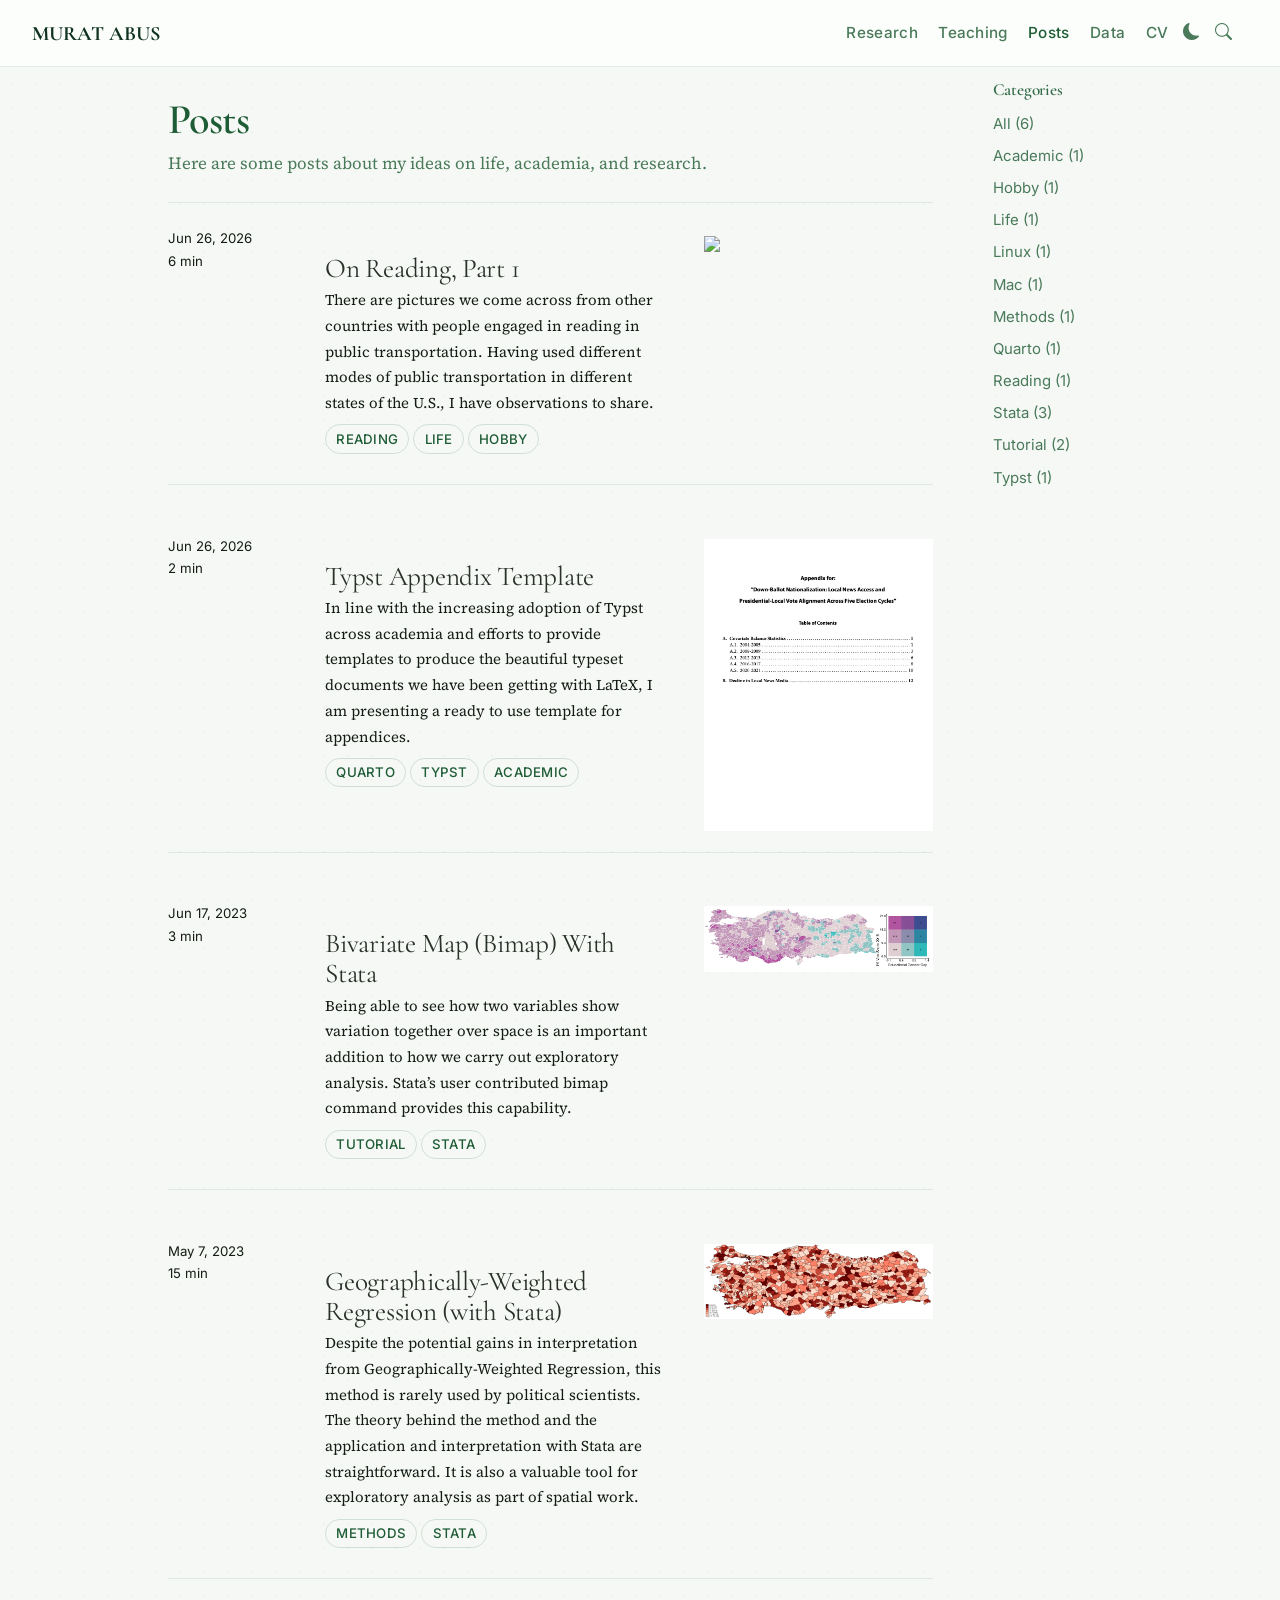
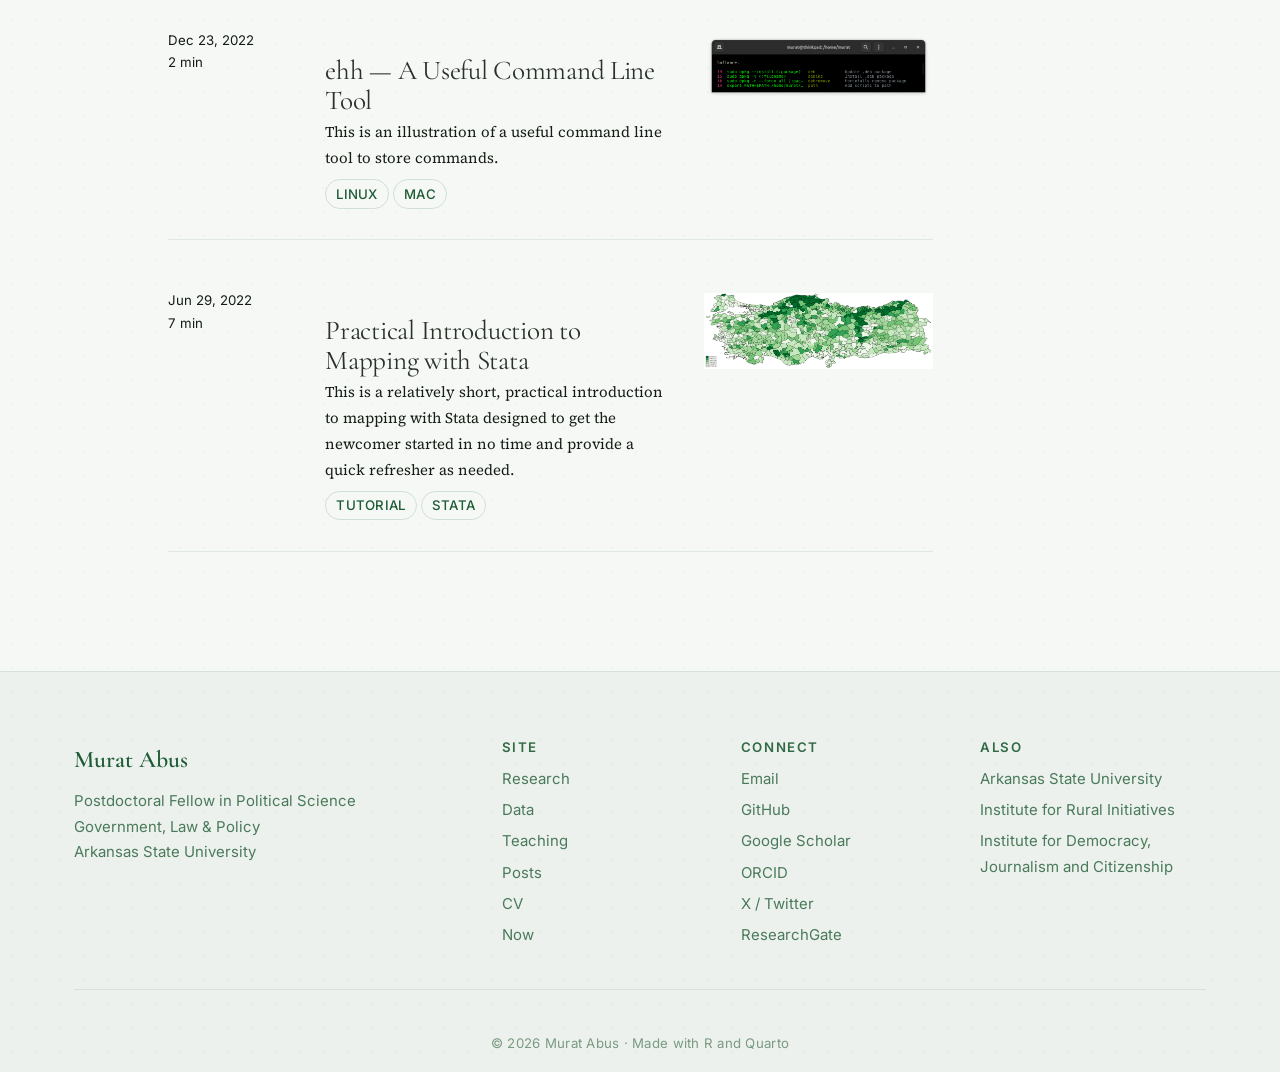
==== commit 6477ddc8: "updates" ====
--- a/docs/posts/index.html
+++ b/docs/posts/index.html
@@ -46,9 +46,9 @@
 <link href="../site_libs/quarto-html/quarto-syntax-highlighting-7f8f88aac4f3542376d5c11b86a4c14d.css" rel="stylesheet" class="quarto-color-scheme-extra" id="quarto-text-highlighting-styles">
 <script src="../site_libs/bootstrap/bootstrap.min.js"></script>
 <link href="../site_libs/bootstrap/bootstrap-icons.css" rel="stylesheet">
-<link href="../site_libs/bootstrap/bootstrap-bf56ccfbb1052dca5fbc7e05cf83d6cb.min.css" rel="stylesheet" append-hash="true" class="quarto-color-scheme" id="quarto-bootstrap" data-mode="light">
-<link href="../site_libs/bootstrap/bootstrap-dark-48d3fb476c6e82fcc13f1dbb125a02fe.min.css" rel="stylesheet" append-hash="true" class="quarto-color-scheme quarto-color-alternate" id="quarto-bootstrap" data-mode="dark">
-<link href="../site_libs/bootstrap/bootstrap-bf56ccfbb1052dca5fbc7e05cf83d6cb.min.css" rel="stylesheet" append-hash="true" class="quarto-color-scheme-extra" id="quarto-bootstrap" data-mode="light">
+<link href="../site_libs/bootstrap/bootstrap-416e27836db26bca6413101ed15d3d58.min.css" rel="stylesheet" append-hash="true" class="quarto-color-scheme" id="quarto-bootstrap" data-mode="light">
+<link href="../site_libs/bootstrap/bootstrap-dark-851051d9b36683405659597a38eb9fc2.min.css" rel="stylesheet" append-hash="true" class="quarto-color-scheme quarto-color-alternate" id="quarto-bootstrap" data-mode="dark">
+<link href="../site_libs/bootstrap/bootstrap-416e27836db26bca6413101ed15d3d58.min.css" rel="stylesheet" append-hash="true" class="quarto-color-scheme-extra" id="quarto-bootstrap" data-mode="light">
 <script id="quarto-search-options" type="application/json">{
   "location": "navbar",
   "copy-button": false,
@@ -381,7 +381,7 @@
 
 <div class="quarto-listing quarto-listing-container-default" id="listing-listing">
 <div class="list quarto-listing-default">
-<div class="quarto-post image-right" data-index="0" data-categories="UmVhZGluZyUyQ0xpZmUlMkNIb2JieQ==" data-listing-date-sort="1782446400000" data-listing-file-modified-sort="1782406490453" data-listing-date-modified-sort="NaN" data-listing-reading-time-sort="6" data-listing-word-count-sort="1038">
+<div class="quarto-post image-right" data-index="0" data-categories="UmVhZGluZyUyQ0xpZmUlMkNIb2JieQ==" data-listing-date-sort="1782450000000" data-listing-file-modified-sort="1782406490453" data-listing-date-modified-sort="NaN" data-listing-reading-time-sort="6" data-listing-word-count-sort="1038">
 <div class="thumbnail"><a href="../posts/On Reading Part 1/index.html" class="no-external">
 
 <img loading="lazy" src="../posts/On Reading Part 1/featured.png" class="thumbnail-image">
@@ -413,7 +413,7 @@
 </a>
 </div>
 </div>
-<div class="quarto-post image-right" data-index="1" data-categories="UXVhcnRvJTJDVHlwc3QlMkNBY2FkZW1pYw==" data-listing-date-sort="1782446400000" data-listing-file-modified-sort="1782407729397" data-listing-date-modified-sort="NaN" data-listing-reading-time-sort="2" data-listing-word-count-sort="223">
+<div class="quarto-post image-right" data-index="1" data-categories="UXVhcnRvJTJDVHlwc3QlMkNBY2FkZW1pYw==" data-listing-date-sort="1782450000000" data-listing-file-modified-sort="1782407729397" data-listing-date-modified-sort="NaN" data-listing-reading-time-sort="2" data-listing-word-count-sort="223">
 <div class="thumbnail"><a href="../posts/Typst Appendix Template/index.html" class="no-external">
 
 <img loading="lazy" src="../posts/Typst Appendix Template/featured.png" class="thumbnail-image">
@@ -445,7 +445,7 @@
 </a>
 </div>
 </div>
-<div class="quarto-post image-right" data-index="2" data-categories="VHV0b3JpYWwlMkNTdGF0YQ==" data-listing-date-sort="1686974400000" data-listing-file-modified-sort="1779760423096" data-listing-date-modified-sort="NaN" data-listing-reading-time-sort="3" data-listing-word-count-sort="563">
+<div class="quarto-post image-right" data-index="2" data-categories="VHV0b3JpYWwlMkNTdGF0YQ==" data-listing-date-sort="1686978000000" data-listing-file-modified-sort="1779760423096" data-listing-date-modified-sort="NaN" data-listing-reading-time-sort="3" data-listing-word-count-sort="563">
 <div class="thumbnail"><a href="../posts/2023-06-17-bivariate-map-bimap-with-stata/index.html" class="no-external">
 
 <img loading="lazy" src="../posts/2023-06-17-bivariate-map-bimap-with-stata/featured.png" class="thumbnail-image">
@@ -475,7 +475,7 @@
 </a>
 </div>
 </div>
-<div class="quarto-post image-right" data-index="3" data-categories="TWV0aG9kcyUyQ1N0YXRh" data-listing-date-sort="1683432000000" data-listing-file-modified-sort="1779760439093" data-listing-date-modified-sort="NaN" data-listing-reading-time-sort="15" data-listing-word-count-sort="2805">
+<div class="quarto-post image-right" data-index="3" data-categories="TWV0aG9kcyUyQ1N0YXRh" data-listing-date-sort="1683435600000" data-listing-file-modified-sort="1779760439093" data-listing-date-modified-sort="NaN" data-listing-reading-time-sort="15" data-listing-word-count-sort="2805">
 <div class="thumbnail"><a href="../posts/2023-05-07-geographically-weighted-regression/index.html" class="no-external">
 
 <img loading="lazy" src="../posts/2023-05-07-geographically-weighted-regression/featured.png" class="thumbnail-image">
@@ -505,7 +505,7 @@
 </a>
 </div>
 </div>
-<div class="quarto-post image-right" data-index="4" data-categories="TGludXglMkNNYWM=" data-listing-date-sort="1671771600000" data-listing-file-modified-sort="1779482404086" data-listing-date-modified-sort="NaN" data-listing-reading-time-sort="2" data-listing-word-count-sort="228">
+<div class="quarto-post image-right" data-index="4" data-categories="TGludXglMkNNYWM=" data-listing-date-sort="1671775200000" data-listing-file-modified-sort="1779482404086" data-listing-date-modified-sort="NaN" data-listing-reading-time-sort="2" data-listing-word-count-sort="228">
 <div class="thumbnail"><a href="../posts/2022-12-23-ehh-command-line-tool/index.html" class="no-external">
 
 <img loading="lazy" src="../posts/2022-12-23-ehh-command-line-tool/featured.png" class="thumbnail-image">
@@ -535,7 +535,7 @@
 </a>
 </div>
 </div>
-<div class="quarto-post image-right" data-index="5" data-categories="VHV0b3JpYWwlMkNTdGF0YQ==" data-listing-date-sort="1656475200000" data-listing-file-modified-sort="1779760457439" data-listing-date-modified-sort="NaN" data-listing-reading-time-sort="7" data-listing-word-count-sort="1304">
+<div class="quarto-post image-right" data-index="5" data-categories="VHV0b3JpYWwlMkNTdGF0YQ==" data-listing-date-sort="1656478800000" data-listing-file-modified-sort="1779760457439" data-listing-date-modified-sort="NaN" data-listing-reading-time-sort="7" data-listing-word-count-sort="1304">
 <div class="thumbnail"><a href="../posts/2022-06-24-practical-introduction-to-mapping-with-stata/index.html" class="no-external">
 
 <img loading="lazy" src="../posts/2022-06-24-practical-introduction-to-mapping-with-stata/featured.png" class="thumbnail-image">
@@ -1029,7 +1029,7 @@
 <div class="site-footer">
 <div class="footer-grid">
 <div class="footer-col footer-col-about">
-<p><strong>Murat Abus</strong> <br>Post-Doctoral Fellow in Political Science <br>Government, Law &amp; Policy <br>Arkansas State University</p>
+<p><strong>Murat Abus</strong> <br>Postdoctoral Fellow in Political Science <br>Government, Law &amp; Policy <br>Arkansas State University</p>
 </div>
 <section id="site" class="level4 footer-col">
 <h4 data-anchor-id="site">Site</h4>
